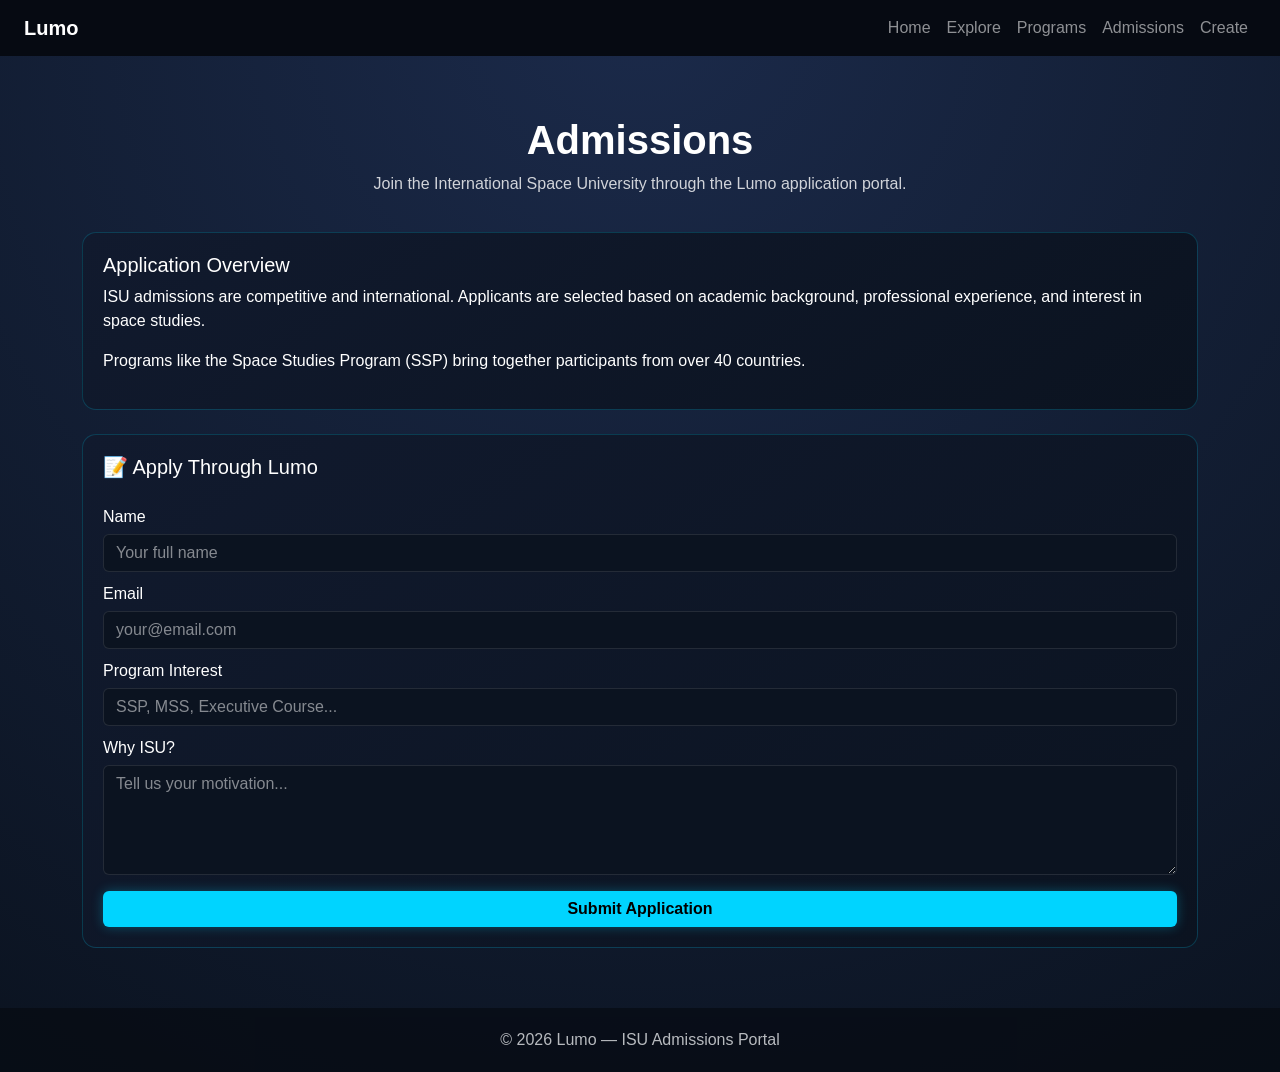
==== Admissions.html @ 02645777 "Overhaul Lumo" ====
<!DOCTYPE html>
<html lang="en">
<head>
  <meta charset="UTF-8">
  <meta name="viewport" content="width=device-width, initial-scale=1.0">
  <title>Lumo - Admissions</title>

  <link href="https://cdn.jsdelivr.net/npm/bootstrap@5.3.3/dist/css/bootstrap.min.css" rel="stylesheet">

  <style>
    body {
      background: radial-gradient(circle at top, #1b2a4a, #0b1320);
      color: white;
      font-family: Arial, sans-serif;
    }

    /* NAVBAR */
    .navbar {
      background: #060a12;
    }

    /* HEADER */
    .page-header {
      text-align: center;
      padding: 60px 20px 20px;
    }

    .page-header h1 {
      font-size: 2.5rem;
      font-weight: bold;
    }

    .page-header p {
      opacity: 0.8;
    }

    /* BUTTON */
    .btn-lumo {
      background: #00d4ff;
      border: none;
      color: black;
      font-weight: bold;
      box-shadow: 0 0 12px rgba(0, 212, 255, 0.3);
    }

    .btn-lumo:hover {
      background: #00b5d8;
    }

    /* CARD */
    .lumo-card {
      background: linear-gradient(145deg, #111a2e, #0b1320);
      border: 1px solid rgba(0, 212, 255, 0.2);
      border-radius: 14px;
      padding: 20px;
      transition: 0.3s ease;
    }

    .lumo-card:hover {
      transform: translateY(-5px);
      border-color: #00d4ff;
    }

    /* FORM */
    .form-control {
      background: #0b1320;
      border: 1px solid rgba(255,255,255,0.1);
      color: white;
    }

    .form-control::placeholder {
      color: rgba(255,255,255,0.5);
    }

    label {
      margin-top: 10px;
      margin-bottom: 5px;
    }

    footer {
      background: #060a12;
      text-align: center;
      padding: 20px;
      margin-top: 60px;
      opacity: 0.7;
    }
  </style>
</head>

<body>

<!-- NAVBAR -->
<nav class="navbar navbar-expand-lg navbar-dark px-4">
  <a class="navbar-brand fw-bold" href="index.html">Lumo</a>

  <div class="navbar-nav ms-auto">
    <a class="nav-link" href="index.html">Home</a>
    <a class="nav-link" href="explore.html">Explore</a>
    <a class="nav-link" href="program.html">Programs</a>
    <a class="nav-link" href="admissions.html">Admissions</a>
    <a class="nav-link" href="create.html">Create</a>
  </div>
</nav>


<!-- HEADER -->
<section class="page-header">

  <h1>Admissions</h1>

  <p>
    Join the International Space University through the Lumo application portal.
  </p>

</section>


<!-- INFO SECTION -->
<div class="container mb-4">

  <div class="lumo-card">

    <h5> Application Overview</h5>
    <p>
      ISU admissions are competitive and international. Applicants are selected based on academic background, professional experience, and interest in space studies.
    </p>

    <p>
      Programs like the Space Studies Program (SSP) bring together participants from over 40 countries.
    </p>

  </div>

</div>


<!-- APPLICATION FORM -->
<div class="container">

  <div class="lumo-card">

    <h5 class="mb-3">📝 Apply Through Lumo</h5>

    <label>Name</label>
    <input class="form-control" placeholder="Your full name">

    <label>Email</label>
    <input class="form-control" placeholder="your@email.com">

    <label>Program Interest</label>
    <input class="form-control" placeholder="SSP, MSS, Executive Course...">

    <label>Why ISU?</label>
    <textarea class="form-control" rows="4" placeholder="Tell us your motivation..."></textarea>

    <button class="btn btn-lumo mt-3 w-100">
      Submit Application
    </button>

  </div>

</div>


<!-- FOOTER -->
<footer>
  © 2026 Lumo — ISU Admissions Portal
</footer>

</body>
</html>
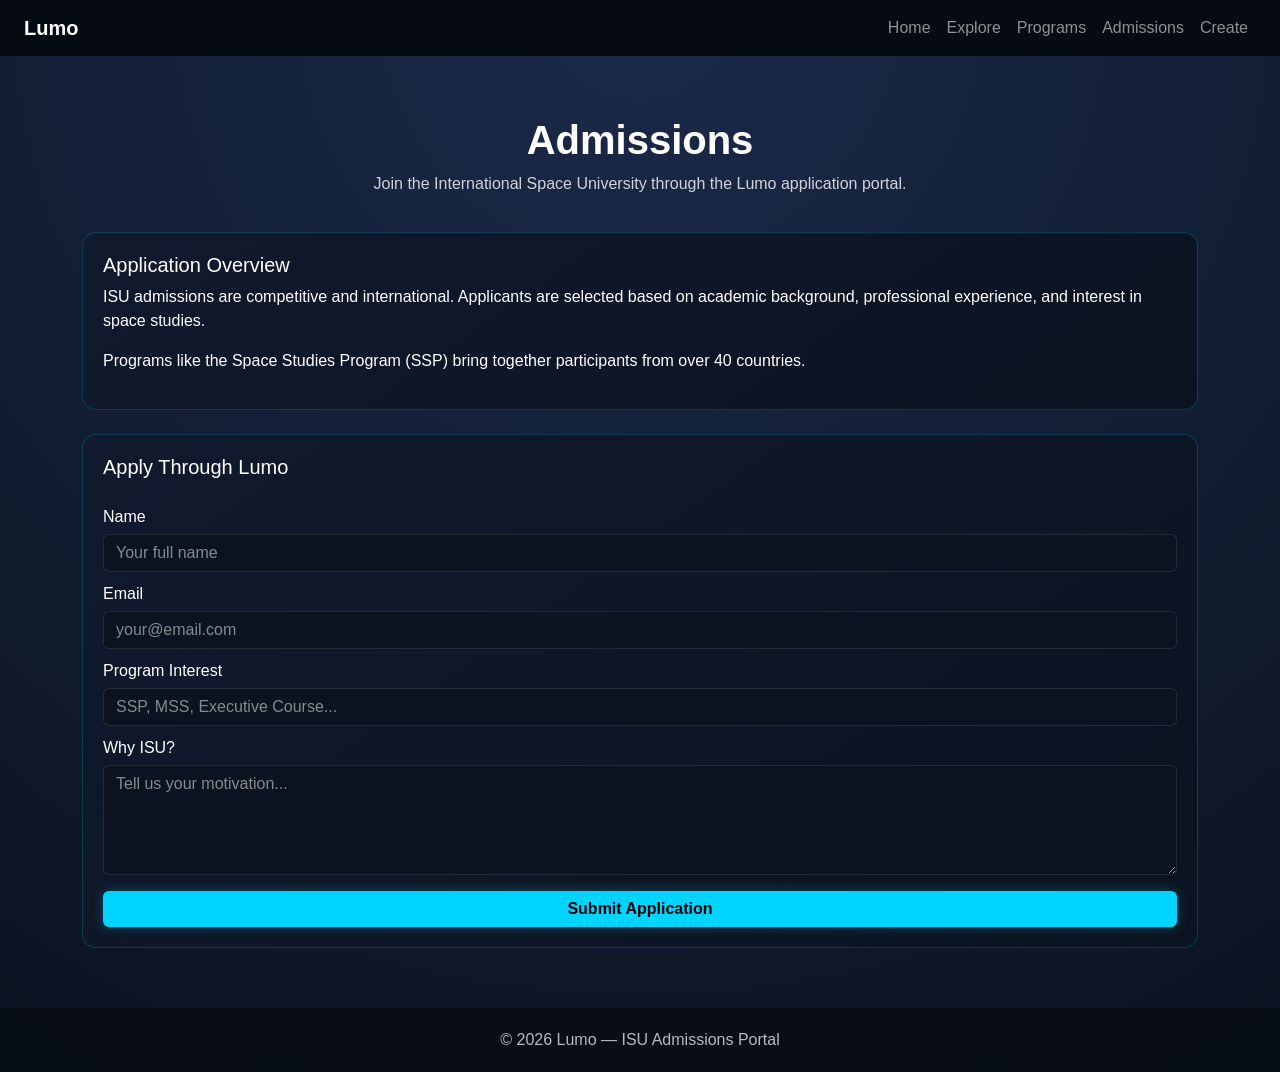
==== commit adf514fc: "small fix" ====
--- a/Admissions.html
+++ b/Admissions.html
@@ -139,7 +139,7 @@
 
   <div class="lumo-card">
 
-    <h5 class="mb-3">📝 Apply Through Lumo</h5>
+    <h5 class="mb-3"> Apply Through Lumo</h5>
 
     <label>Name</label>
     <input class="form-control" placeholder="Your full name">
